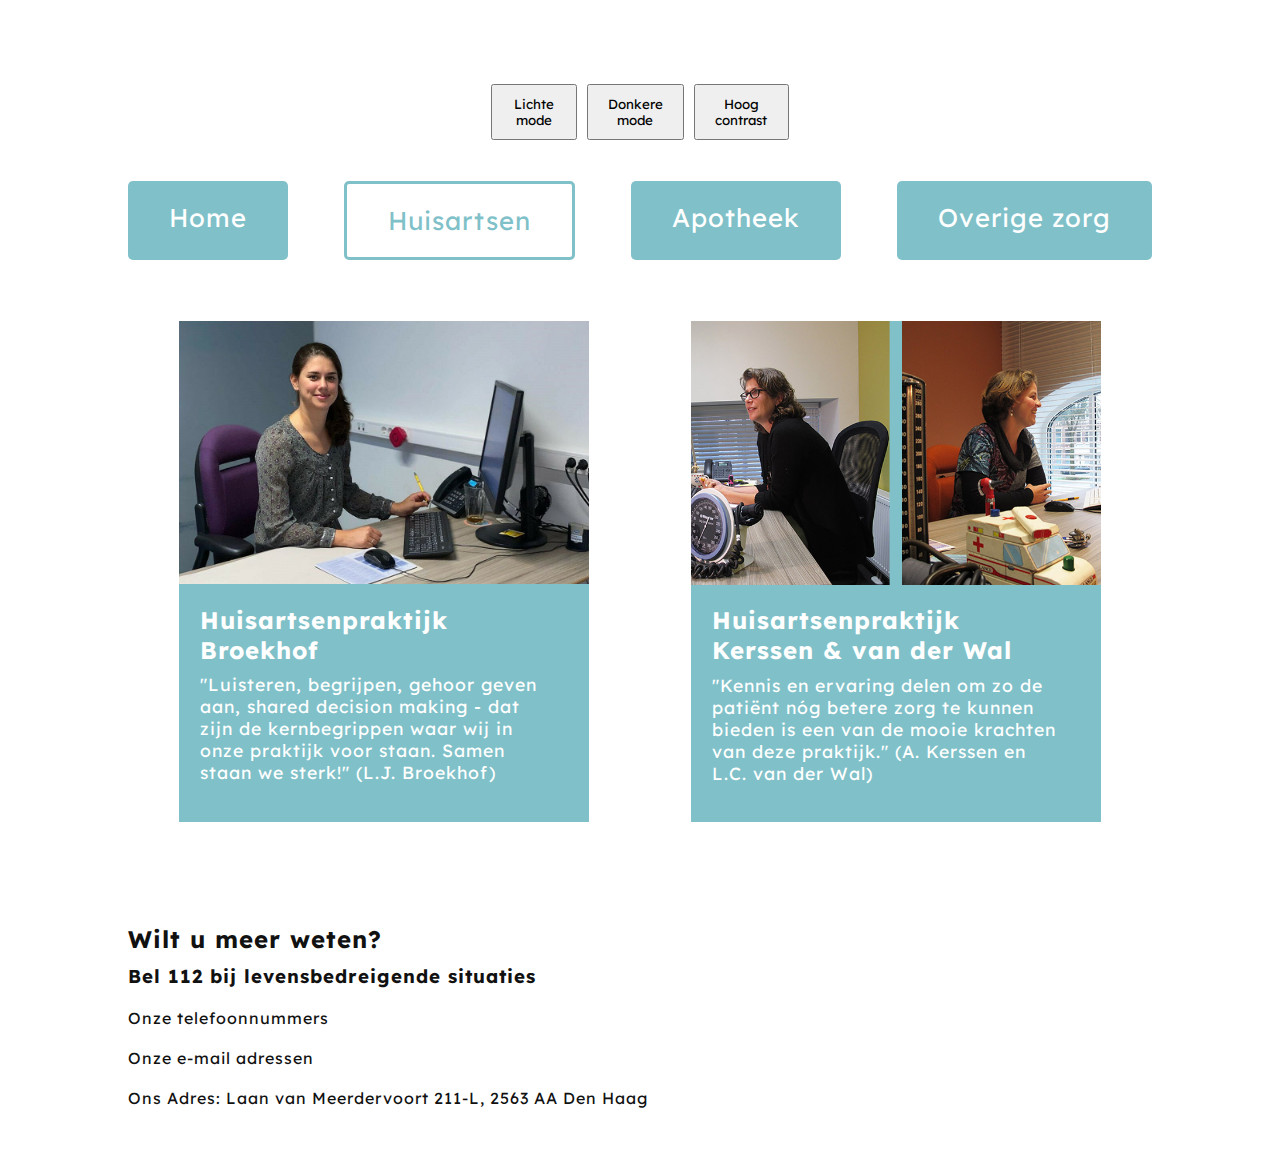
==== huisartsen.html @ fb49da2a "16/1" ====
<!DOCTYPE html>
<html lang="nl">
    <head>
        <meta charset="UTF-8" />
        <meta name="author" content="Jort Broekhof" />
        <meta name="viewport" content="width=device-width, initial-scale=1" />

        <title>Jort Broekhof FED2223</title>
        <link rel="preconnect" href="https://fonts.googleapis.com" />
        <link rel="preconnect" href="https://fonts.gstatic.com" crossorigin />
        <link
            href="https://fonts.googleapis.com/css2?family=Lexend:wght@300;400;600;800&display=swap"
            rel="stylesheet"
        />

        <link href="styles/style.css" rel="stylesheet" />
        <link rel="icon" type="image/svg+xml" href="images/favicon.svg" />
    </head>
    <header>
        <h1></h1>
        <a href="#">
            <img
                src="/images/archimedes-logo.svg"
                alt="Logo Archimedes"
                id="archimedesLogo"
            />
        </a>

        <ul id="switchContainer">
            <li>
                <button onclick="lightCheck()">
                    <label for="lightMode">Lichte mode</label>
                </button>
            </li>
            <li>
                <button onclick="darkCheck()">
                    <label for="darkMode">Donkere mode</label>
                </button>
            </li>
            <li>
                <button onclick="contrastCheck()">
                    <label for="contrastMode">Hoog contrast</label>
                </button>
            </li>
        </ul>
    </header>
    <nav class="nav-container">
        <a href="/">Home</a>
        <a id="current" href="/">Huisartsen</a>
        <a href="/">Apotheek</a>
        <a href="/">Overige zorg</a>
    </nav>

    <body>
        <main>
            <section>
                <ul class="doctorContainer">
                    <li>
                        <a href="">
                            <img
                                src="/images/archimedes-noor.jpeg"
                                alt="Huisartsenpraktijk Broekhof"
                            />
                            <article>
                                <h2>Huisartsenpraktijk Broekhof</h2>
                                <p>
                                    "Luisteren, begrijpen, gehoor geven aan,
                                    shared decision making - dat zijn de
                                    kernbegrippen waar wij in onze praktijk voor
                                    staan. Samen staan we sterk!" (L.J.
                                    Broekhof)
                                </p>
                            </article>
                        </a>
                    </li>
                    <li>
                        <a href="">
                            <img
                                src="/images//archimedes-kerssen.png"
                                alt="Huisartsenpraktijk Broekhof"
                            />
                            <article>
                                <h2>
                                    Huisartsenpraktijk Kerssen & van der Wal
                                </h2>
                                <p>
                                    "Kennis en ervaring delen om zo de patiënt
                                    nóg betere zorg te kunnen bieden is een van
                                    de mooie krachten van deze praktijk." (A.
                                    Kerssen en L.C. van der Wal)
                                </p>
                            </article>
                        </a>
                    </li>
                </ul>
            </section>
        </main>
        <footer>
            <h2>Wilt u meer weten?</h2>
            <ul class="footerList">
                <li>
                    <h3>
                        Bel <a href="tel:112">112</a> bij levensbedreigende
                        situaties
                    </h3>
                </li>
                <li>
                    <a href="/">Onze telefoonnummers</a>
                </li>
                <li>
                    <a href="/">Onze e-mail adressen</a>
                </li>
                <li>
                    <p>
                        Ons Adres: Laan van Meerdervoort 211-L, 2563 AA Den Haag
                    </p>
                </li>
            </ul>
        </footer>
        <script defer src="scripts/script.js"></script>
    </body>
</html>
---- styles/style.css ----
*,
*::after,
*::before {
    box-sizing: border-box;
    font-family: var(--font-family);
    margin: 0;
    padding: 0;
}

/*********************/
/* CUSTOM PROPERTIES */
/*********************/
:root {
    --font-family: "Lexend", sans-serif;
    --color-text: #111;
    --color-main: #80c1c9;
    --color-a: #fff;
    --color-cardbg: #80c1c9;
    --color-navbutton: #80c1c9;
    --color-navtext: #fff;
    --color-background: #fff;
    --color-currentnav: #80c1c9;
    --color-currentnavtext: #80c1c9;
    --button-radius: 5px;
    --image-visibility: block;
}

:root[data-color-mode="dark-mode"] {
    --font-family: "Lexend", sans-serif;
    --color-text: #fff;
    --color-background: #1d2a35;
    --color-cardbg: #1d575e;
    --color-navbutton: #1d575e;
    --color-currentnav: #1d575e;
    --color-currentnavtext: #fff;
    --button-radius: 5px;
    --image-visibility: block;
}

:root[data-color-mode="contrast-mode"] {
    --color-background: #000000;
    --color-navbutton: #fff;
    --color-currentnav: #f3db05;
    --color-cardbg: #1d575e;
    --color-text: #fff;
    --color-navtext: #000000;
    --color-currentnavtext: #fff;
    --filter-white: brightness(0) invert(1);
    --button-radius: 0;
    --color-cardbg: #fff;
    --image-visibility: none;
}

.aria-invisible {
    border: 0;
    clip: rect(0 0 0 0);
    height: 1px;
    margin: -1px;
    overflow: hidden;
    padding: 0;
    position: absolute;
    width: 1px;
}

html {
    width: 100vw;
    height: 100vh;
}

body {
    background-color: var(--color-background);
    height: 100%;
    width: 100%;
    padding: 5% 10%;
    color: var(--color-text);
    margin: 0 auto;
    letter-spacing: 1px;
}

header img {
    filter: var(--filter-white);
}

li {
    list-style: none;
}

a {
    text-decoration: none;
    color: var(--color-a);
}

footer a {
    color: var(--color-text);
}

main section article {
    max-width: 95%;
}

main section article h3 {
    font-size: 1.3em;
    margin: 10px 0 30px 0;
}

main section article p {
    font-size: 1.1em;
    margin: 10px 0 30px 0;
}

#current {
    background-color: var(--color-background);
    border: 3px solid var(--color-currentnav);
    color: var(--color-currentnavtext);
}

/* Small screens */
@media (max-width: 375px) {
    h1 {
        font-size: 1.6em;
    }

    main {
        margin-top: 10%;
    }

    .list-container {
        display: flex;
        flex-direction: column;
        padding: 0;
    }

    .nav-container {
        display: flex;
        flex-direction: column;
        padding: 0;
    }

    .nav-container a {
        font-size: 1.5em;
        background-color: var(--color-navbutton);
        color: var(--color-navtext);
        padding: 4.5%;
        margin-bottom: 3%;
        border-radius: var(--button-radius);
    }

    .cardContainer {
        display: flex;
        flex-direction: column;
    }

    .cardContainer li {
        max-height: 60%;
        padding: 4%;
        margin: 4% 0% 4% 0;
        background-color: var(--color-cardbg);
        color: var(--color-navtext);
    }

    .cardContainer li h3 {
        margin: 2% 0 6% 0;
    }

    footer {
        padding-bottom: 5%;
    }

    header ul {
        display: flex;
        align-items: center;
        user-select: none;
        justify-content: space-between;
        margin-bottom: 10%;
    }

    header ul li button {
        background-color: white;
        border: black solid 1px;
    }

    #infoContainer {
        display: flex;
        flex-direction: column;
    }

    #infoContainer div {
        width: 100%;
    }
    li button {
        padding: 5px;
        margin: 0 5px 0 5px;
    }

    .doctorContainer {
        display: flex;
        flex-direction: column;
    }

    .doctorContainer li {
        width: 100%;
        margin-bottom: 10%;
        background-color: var(--color-cardbg);
    }

    .doctorContainer li article {
        padding: 0 5% 5% 5%;
        color: var(--color-navtext);
    }

    .doctorContainer li article h2 {
        margin: 5% 0 0 0;
    }

    .doctorContainer li article p {
        margin: 2.5% 0 5% 0;
    }

    .doctorContainer li img {
        display: block;
        max-width: 100%;
        height: auto;
        display: var(--image-visibility);
        margin-bottom: 5%;
    }
}

/* Big screens */
@media (min-width: 376px) {
    header {
        display: flex;
        align-items: center;
        flex-direction: column;
    }

    #archimedesLogo {
        max-width: 30%;
    }

    h1 {
        font-size: 2em;
    }

    .nav-container {
        display: flex;
        justify-content: space-between;
        flex-direction: row;
        padding: 0;
        margin-top: 4%;
    }

    .nav-container a {
        font-size: 1.6em;
        background-color: var(--color-navbutton);
        color: var(--color-navtext);
        padding: 2% 4% 2% 4%;
        border-radius: var(--button-radius);
    }

    .cardContainer {
        display: flex;
        justify-content: space-between;
    }

    .cardContainer li {
        width: 30%;
        max-height: 60%;
        padding: 2%;
        margin-bottom: 2%;
        background-color: var(--color-cardbg);
        color: var(--color-navtext);
    }

    .cardContainer li h3 {
        margin-bottom: 5%;
    }

    section {
        margin-top: 6%;
    }

    footer {
        padding-bottom: 5%;
    }

    footer ul li {
        padding: 10px 10px 10px 0;
    }

    header ul {
        display: flex;
        align-items: center;
        user-select: none;
        justify-content: space-between;
        width: 30%;
    }

    li button {
        padding: 10px;
        margin: 0 5px 0 5px;
    }

    .doctorContainer {
        display: flex;
        justify-content: space-around;
    }

    .doctorContainer li {
        width: 40%;
        margin-bottom: 10%;
        background-color: var(--color-cardbg);
    }

    .doctorContainer li img {
        display: block;
        max-width: 100%;
        height: auto;
    }

    .doctorContainer li article {
        padding: 0 5% 5% 5%;
        color: var(--color-navtext);
    }

    .doctorContainer li article h2 {
        margin: 5% 0 0 0;
    }

    .doctorContainer li article p {
        margin: 2.5% 0 5% 0;
    }

    .doctorContainer li img {
        display: block;
        max-width: 100%;
        height: auto;
        display: var(--image-visibility);
        margin-bottom: 5%;
    }
}
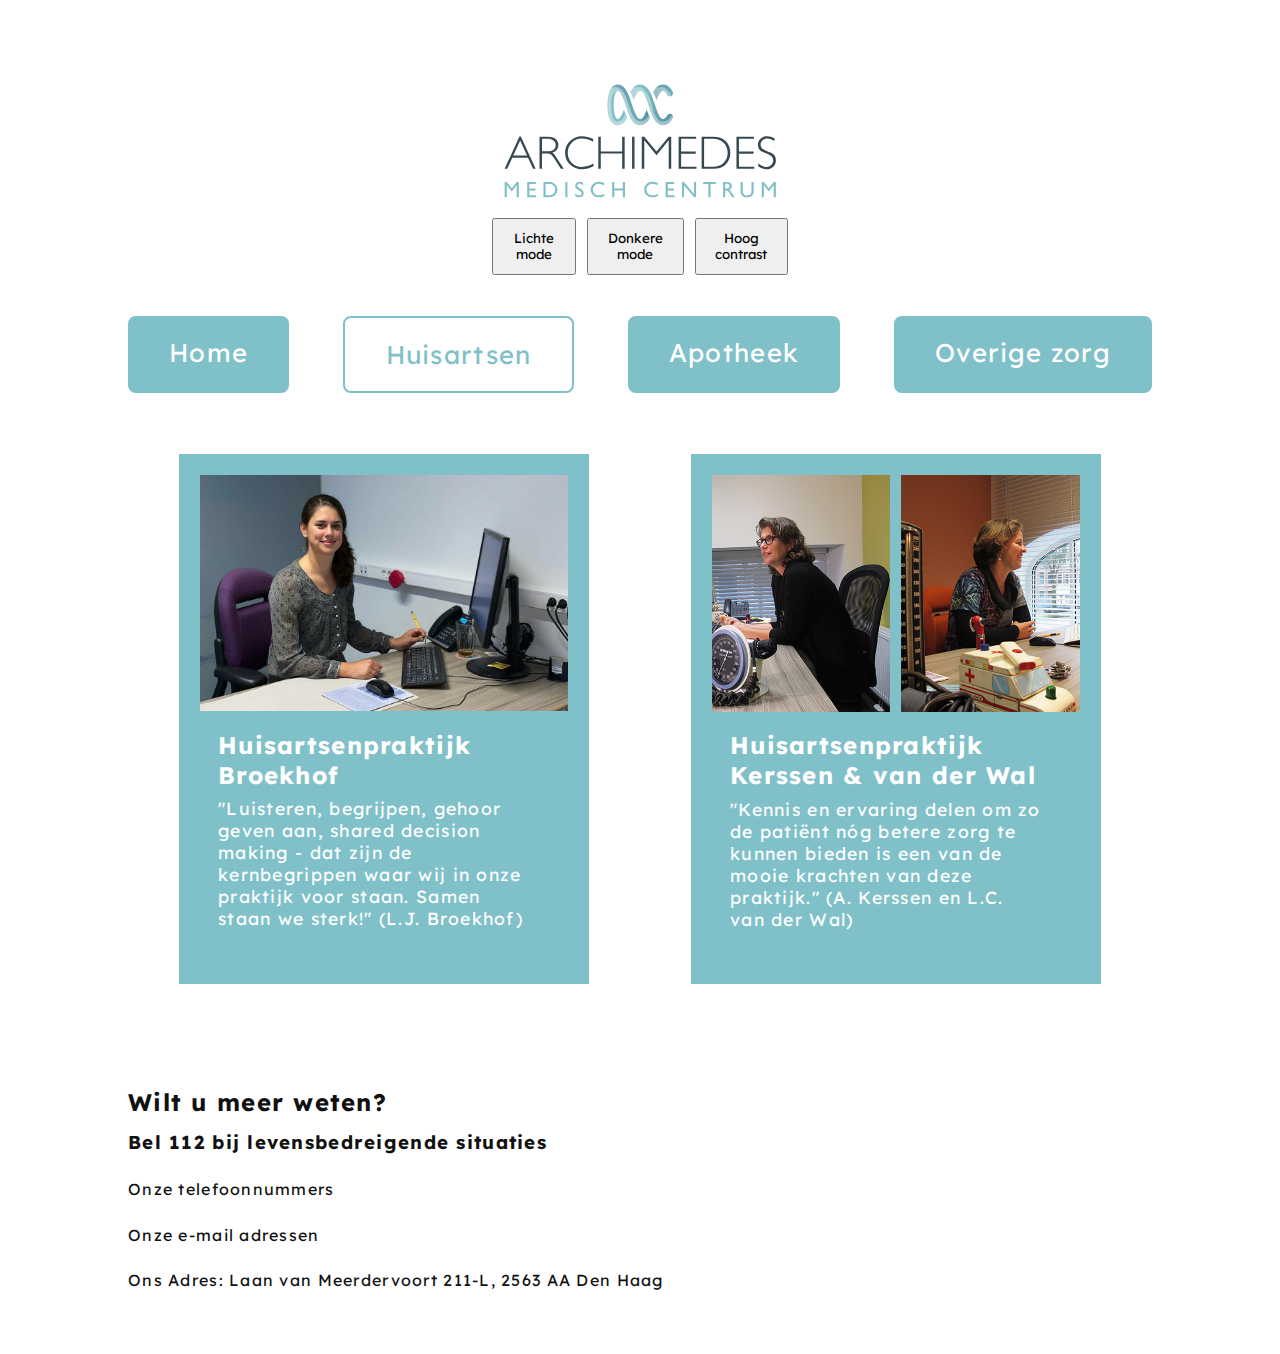
==== commit 09519bcb: "HTML/CSS + README" ====
--- a/huisartsen.html
+++ b/huisartsen.html
@@ -17,34 +17,33 @@
         <link rel="icon" type="image/svg+xml" href="images/favicon.svg" />
     </head>
     <header>
-        <h1></h1>
-        <a href="#">
+        
+        <a href="../">
             <img
                 src="/images/archimedes-logo.svg"
                 alt="Logo Archimedes"
-                id="archimedesLogo"
             />
         </a>
 
-        <ul id="switchContainer">
+        <ul>
             <li>
-                <button onclick="lightCheck()">
-                    <label for="lightMode">Lichte mode</label>
+                <button>
+                    <label >Lichte mode</label>
                 </button>
             </li>
             <li>
-                <button onclick="darkCheck()">
-                    <label for="darkMode">Donkere mode</label>
+                <button>
+                    <label >Donkere mode</label>
                 </button>
             </li>
             <li>
-                <button onclick="contrastCheck()">
-                    <label for="contrastMode">Hoog contrast</label>
+                <button>
+                    <label >Hoog contrast</label>
                 </button>
             </li>
         </ul>
     </header>
-    <nav class="nav-container">
+    <nav>
         <a href="/">Home</a>
         <a id="current" href="/">Huisartsen</a>
         <a href="/">Apotheek</a>
@@ -54,7 +53,7 @@
     <body>
         <main>
             <section>
-                <ul class="doctorContainer">
+                <ul>
                     <li>
                         <a href="">
                             <img
@@ -97,7 +96,7 @@
         </main>
         <footer>
             <h2>Wilt u meer weten?</h2>
-            <ul class="footerList">
+            <ul>
                 <li>
                     <h3>
                         Bel <a href="tel:112">112</a> bij levensbedreigende
--- a/styles/style.css
+++ b/styles/style.css
@@ -21,7 +21,7 @@
     --color-background: #fff;
     --color-currentnav: #80c1c9;
     --color-currentnavtext: #80c1c9;
-    --button-radius: 5px;
+    --button-radius: 0.3em;
     --image-visibility: block;
 }
 
@@ -33,7 +33,7 @@
     --color-navbutton: #1d575e;
     --color-currentnav: #1d575e;
     --color-currentnavtext: #fff;
-    --button-radius: 5px;
+    --button-radius: 0.3em;
     --image-visibility: block;
 }
 
@@ -54,16 +54,16 @@
 .aria-invisible {
     border: 0;
     clip: rect(0 0 0 0);
-    height: 1px;
-    margin: -1px;
+    height: 0.08em;
+    margin: -0.08em;
     overflow: hidden;
     padding: 0;
     position: absolute;
-    width: 1px;
+    width: 0.08em;
 }
 
 html {
-    width: 100vw;
+    max-width: 100vw;
     height: 100vh;
 }
 
@@ -74,7 +74,7 @@
     padding: 5% 10%;
     color: var(--color-text);
     margin: 0 auto;
-    letter-spacing: 1px;
+    letter-spacing: 0.08em;
 }
 
 header img {
@@ -100,22 +100,22 @@
 
 main section article h3 {
     font-size: 1.3em;
-    margin: 10px 0 30px 0;
+    margin: 0.8em 0 2em 0;
 }
 
 main section article p {
     font-size: 1.1em;
-    margin: 10px 0 30px 0;
+    margin: 0.8em 0 2em 0;
 }
 
 #current {
     background-color: var(--color-background);
-    border: 3px solid var(--color-currentnav);
+    border: 0.1em solid var(--color-currentnav);
     color: var(--color-currentnavtext);
 }
 
 /* Small screens */
-@media (max-width: 375px) {
+@media (max-width: 25.9em) {
     h1 {
         font-size: 1.6em;
     }
@@ -124,19 +124,13 @@
         margin-top: 10%;
     }
 
-    .list-container {
+    nav {
         display: flex;
         flex-direction: column;
         padding: 0;
     }
 
-    .nav-container {
-        display: flex;
-        flex-direction: column;
-        padding: 0;
-    }
-
-    .nav-container a {
+    nav a {
         font-size: 1.5em;
         background-color: var(--color-navbutton);
         color: var(--color-navtext);
@@ -145,12 +139,12 @@
         border-radius: var(--button-radius);
     }
 
-    .cardContainer {
+    section ul {
         display: flex;
         flex-direction: column;
     }
 
-    .cardContainer li {
+    section ul li {
         max-height: 60%;
         padding: 4%;
         margin: 4% 0% 4% 0;
@@ -158,7 +152,7 @@
         color: var(--color-navtext);
     }
 
-    .cardContainer li h3 {
+    section ul li h3 {
         margin: 2% 0 6% 0;
     }
 
@@ -176,47 +170,39 @@
 
     header ul li button {
         background-color: white;
-        border: black solid 1px;
-    }
-
-    #infoContainer {
+        border: black solid 0.08em;
+    }
+
+    li button {
+        padding: 0.4em;
+        margin: 0 0.4em 0 0.4em;
+    }
+
+    main section ul {
         display: flex;
         flex-direction: column;
     }
 
-    #infoContainer div {
-        width: 100%;
-    }
-    li button {
-        padding: 5px;
-        margin: 0 5px 0 5px;
-    }
-
-    .doctorContainer {
-        display: flex;
-        flex-direction: column;
-    }
-
-    .doctorContainer li {
+    main section ul li {
         width: 100%;
         margin-bottom: 10%;
         background-color: var(--color-cardbg);
     }
 
-    .doctorContainer li article {
+    main section ul li article {
         padding: 0 5% 5% 5%;
         color: var(--color-navtext);
     }
 
-    .doctorContainer li article h2 {
+    main section ul li article h2 {
         margin: 5% 0 0 0;
     }
 
-    .doctorContainer li article p {
+    main section ul li article p {
         margin: 2.5% 0 5% 0;
     }
 
-    .doctorContainer li img {
+    main section ul li img {
         display: block;
         max-width: 100%;
         height: auto;
@@ -226,14 +212,20 @@
 }
 
 /* Big screens */
-@media (min-width: 376px) {
+@media (min-width: 26em) {
     header {
         display: flex;
         align-items: center;
         flex-direction: column;
     }
 
-    #archimedesLogo {
+    header a {
+        width: 100%;
+        display: flex;
+        justify-content: center;
+    }
+
+    header a img {
         max-width: 30%;
     }
 
@@ -241,7 +233,7 @@
         font-size: 2em;
     }
 
-    .nav-container {
+    nav {
         display: flex;
         justify-content: space-between;
         flex-direction: row;
@@ -249,7 +241,7 @@
         margin-top: 4%;
     }
 
-    .nav-container a {
+    nav a {
         font-size: 1.6em;
         background-color: var(--color-navbutton);
         color: var(--color-navtext);
@@ -257,12 +249,12 @@
         border-radius: var(--button-radius);
     }
 
-    .cardContainer {
+    section ul {
         display: flex;
         justify-content: space-between;
     }
 
-    .cardContainer li {
+    section ul li {
         width: 30%;
         max-height: 60%;
         padding: 2%;
@@ -271,7 +263,7 @@
         color: var(--color-navtext);
     }
 
-    .cardContainer li h3 {
+    section ul li h3 {
         margin-bottom: 5%;
     }
 
@@ -284,7 +276,7 @@
     }
 
     footer ul li {
-        padding: 10px 10px 10px 0;
+        padding: 0.8em 0.8em 0.8em 0;
     }
 
     header ul {
@@ -296,41 +288,41 @@
     }
 
     li button {
-        padding: 10px;
-        margin: 0 5px 0 5px;
-    }
-
-    .doctorContainer {
+        padding: 0.8em;
+        margin: 0 0.4em 0 0.4em;
+    }
+
+    main section ul {
         display: flex;
         justify-content: space-around;
     }
 
-    .doctorContainer li {
+    main section ul li {
         width: 40%;
         margin-bottom: 10%;
         background-color: var(--color-cardbg);
     }
 
-    .doctorContainer li img {
+    main section ul li img {
         display: block;
         max-width: 100%;
         height: auto;
     }
 
-    .doctorContainer li article {
+    main section ul li article {
         padding: 0 5% 5% 5%;
         color: var(--color-navtext);
     }
 
-    .doctorContainer li article h2 {
+    main section ul li article h2 {
         margin: 5% 0 0 0;
     }
 
-    .doctorContainer li article p {
+    main section ul li article p {
         margin: 2.5% 0 5% 0;
     }
 
-    .doctorContainer li img {
+    main section ul li img {
         display: block;
         max-width: 100%;
         height: auto;
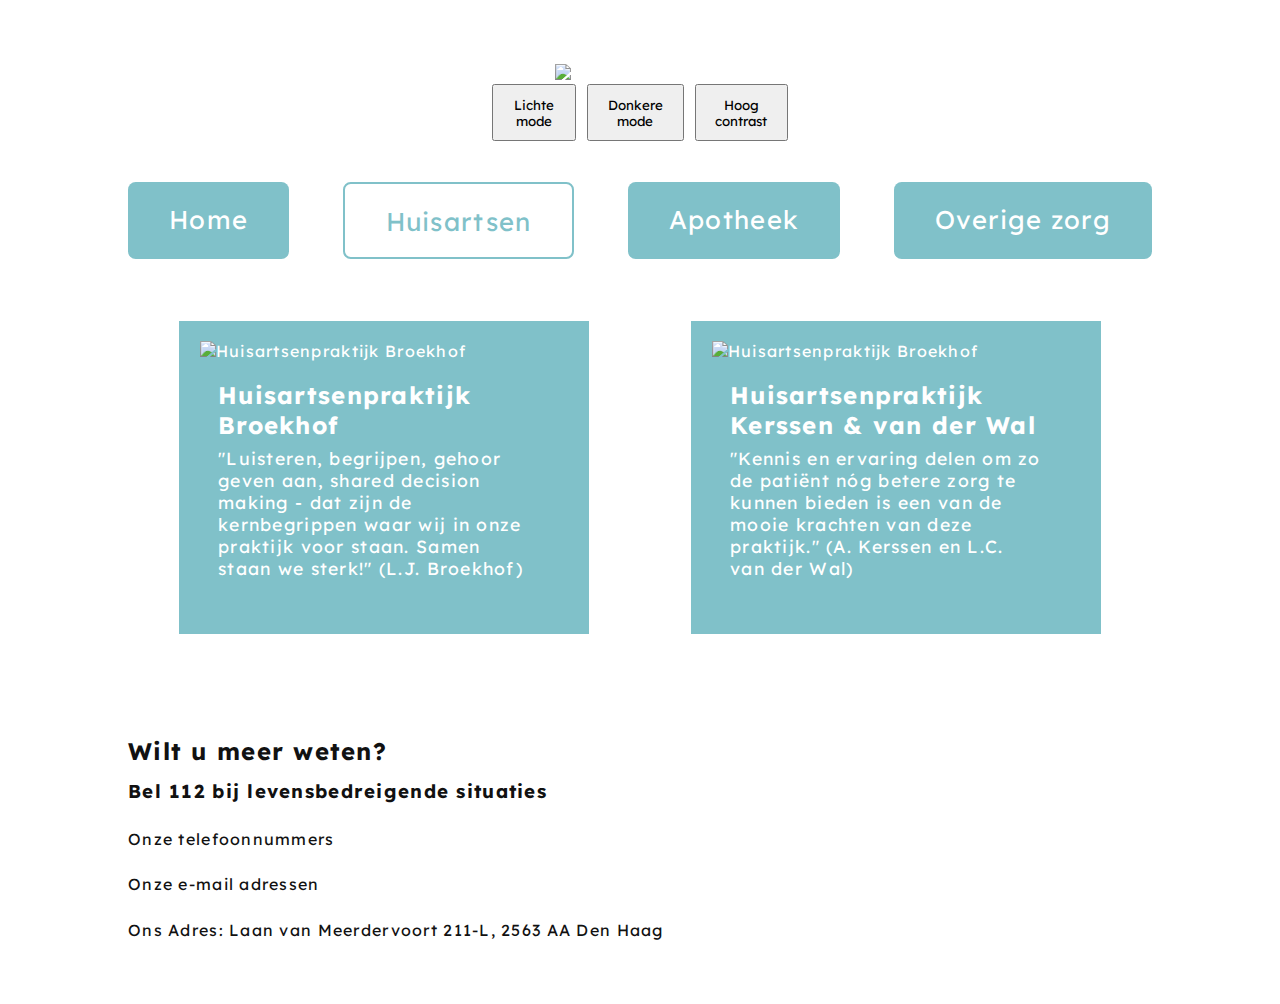
==== commit ba6bfa48: "link fix" ====
--- a/huisartsen.html
+++ b/huisartsen.html
@@ -20,7 +20,7 @@
         
         <a href="../">
             <img
-                src="/images/archimedes-logo.svg"
+                src="/FED22-23/images/archimedes-logo.svg"
                 alt="Logo Archimedes"
             />
         </a>
@@ -44,7 +44,7 @@
         </ul>
     </header>
     <nav>
-        <a href="/">Home</a>
+        <a href="/FED22-23/">Home</a>
         <a id="current" href="/">Huisartsen</a>
         <a href="/">Apotheek</a>
         <a href="/">Overige zorg</a>
@@ -57,7 +57,7 @@
                     <li>
                         <a href="">
                             <img
-                                src="/images/archimedes-noor.jpeg"
+                                src="/FED22-23/images/archimedes-noor.jpeg"
                                 alt="Huisartsenpraktijk Broekhof"
                             />
                             <article>
@@ -75,7 +75,7 @@
                     <li>
                         <a href="">
                             <img
-                                src="/images//archimedes-kerssen.png"
+                                src="/FED22-23/images/archimedes-kerssen.png"
                                 alt="Huisartsenpraktijk Broekhof"
                             />
                             <article>
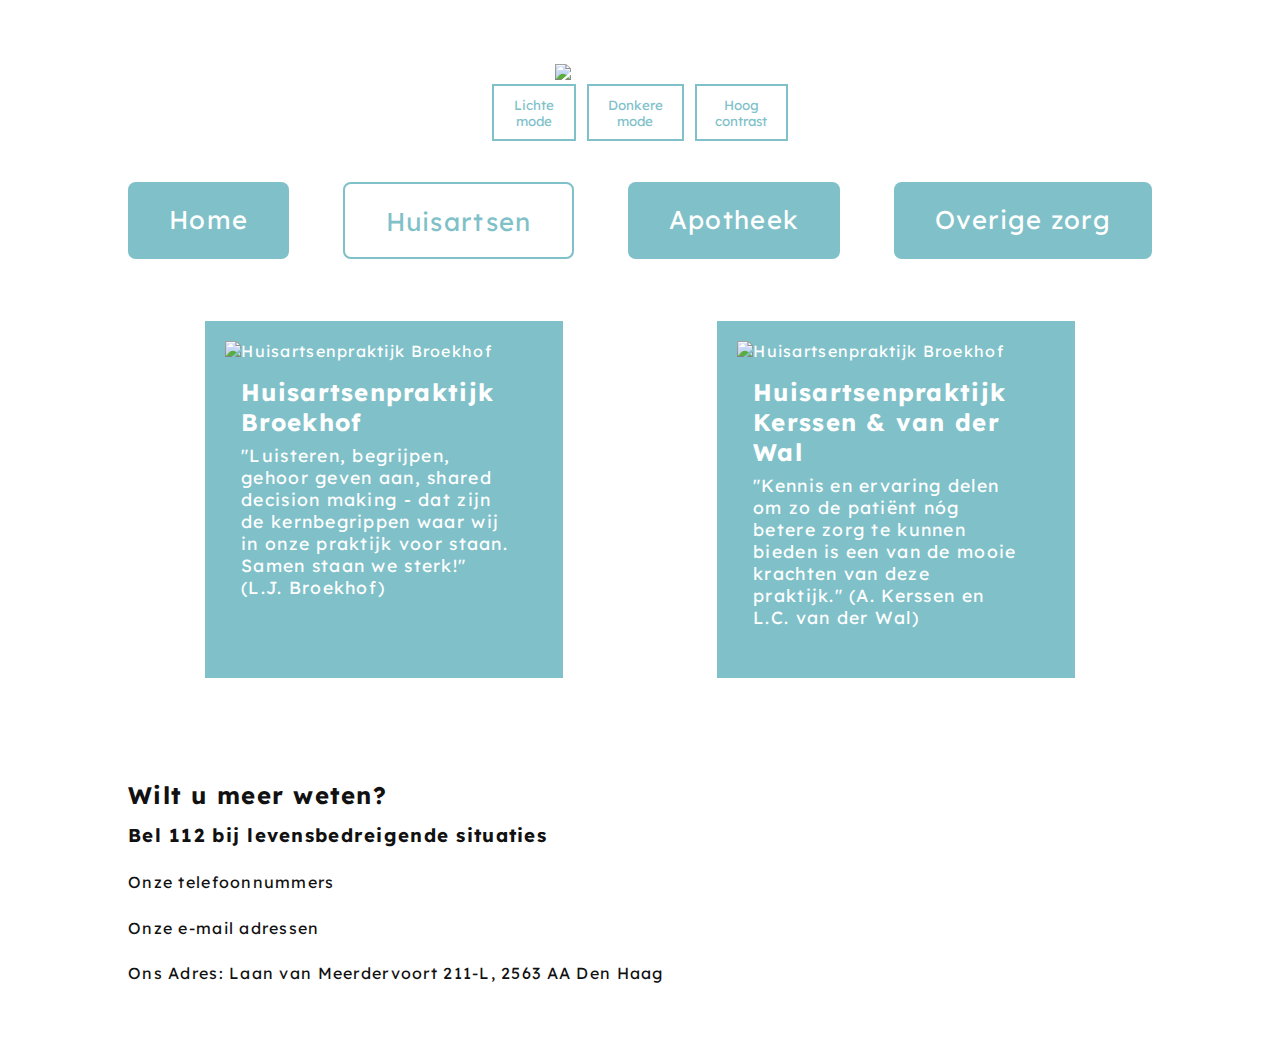
==== commit 7ec5fe5f: "Color mode selection" ====
--- a/huisartsen.html
+++ b/huisartsen.html
@@ -45,9 +45,9 @@
     </header>
     <nav>
         <a href="/FED22-23/">Home</a>
-        <a id="current" href="/">Huisartsen</a>
-        <a href="/">Apotheek</a>
-        <a href="/">Overige zorg</a>
+        <a id="current" href="#">Huisartsen</a>
+        <a href="#">Apotheek</a>
+        <a href="#">Overige zorg</a>
     </nav>
 
     <body>
--- a/styles/style.css
+++ b/styles/style.css
@@ -81,6 +81,12 @@
     filter: var(--filter-white);
 }
 
+header ul li button { 
+    background-color: white; 
+    color: var(--color-main); 
+    border: 2px solid var(--color-main);
+}
+
 li {
     list-style: none;
 }
@@ -298,7 +304,7 @@
     }
 
     main section ul li {
-        width: 40%;
+        width: 35%;
         margin-bottom: 10%;
         background-color: var(--color-cardbg);
     }
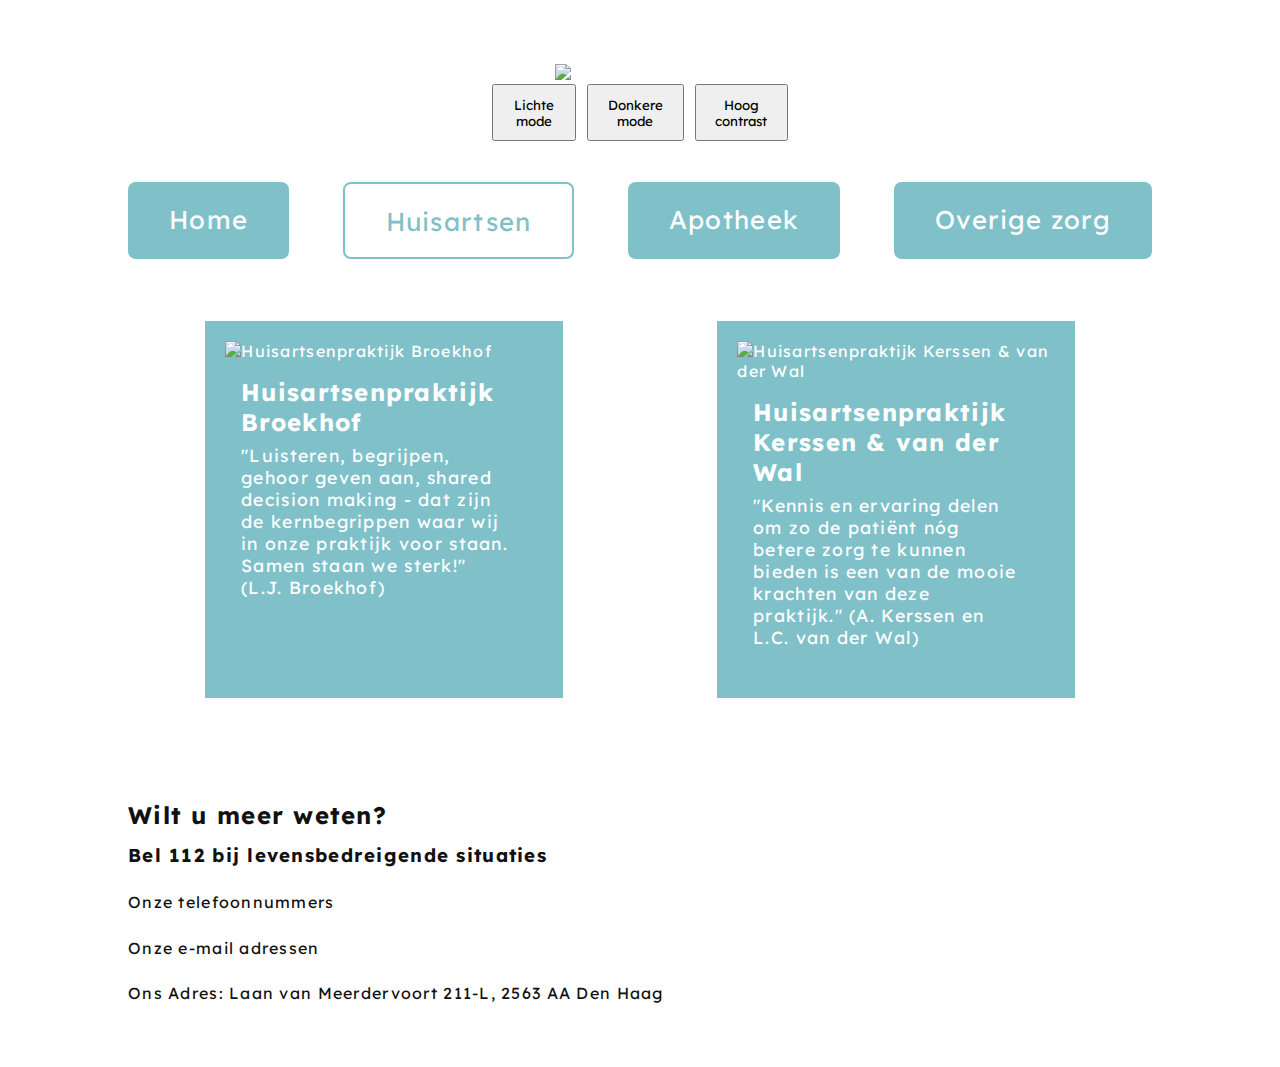
==== commit 7e2e8753: "localstorage fix" ====
--- a/huisartsen.html
+++ b/huisartsen.html
@@ -76,7 +76,7 @@
                         <a href="">
                             <img
                                 src="/FED22-23/images/archimedes-kerssen.png"
-                                alt="Huisartsenpraktijk Broekhof"
+                                alt="Huisartsenpraktijk Kerssen & van der Wal"
                             />
                             <article>
                                 <h2>
@@ -104,10 +104,10 @@
                     </h3>
                 </li>
                 <li>
-                    <a href="/">Onze telefoonnummers</a>
+                    <a href="#">Onze telefoonnummers</a>
                 </li>
                 <li>
-                    <a href="/">Onze e-mail adressen</a>
+                    <a href="#">Onze e-mail adressen</a>
                 </li>
                 <li>
                     <p>
--- a/styles/style.css
+++ b/styles/style.css
@@ -23,6 +23,9 @@
     --color-currentnavtext: #80c1c9;
     --button-radius: 0.3em;
     --image-visibility: block;
+    --button-bgcolor: #fff;
+    --button-color: #1d575e;
+    --button-border: border:1px solid #1d575e;
 }
 
 :root[data-color-mode="dark-mode"] {
@@ -35,6 +38,9 @@
     --color-currentnavtext: #fff;
     --button-radius: 0.3em;
     --image-visibility: block;
+    --button-bgcolor: #fff;
+    --button-color: #1d575e;
+    --button-border: none;
 }
 
 :root[data-color-mode="contrast-mode"] {
@@ -49,6 +55,9 @@
     --button-radius: 0;
     --color-cardbg: #fff;
     --image-visibility: none;
+    --button-bgcolor: #000000;
+    --button-color: #000000;
+    --button-border: none;
 }
 
 .aria-invisible {
@@ -81,11 +90,11 @@
     filter: var(--filter-white);
 }
 
-header ul li button { 
+/* header ul li button { 
     background-color: white; 
     color: var(--color-main); 
     border: 2px solid var(--color-main);
-}
+} */
 
 li {
     list-style: none;
@@ -174,10 +183,11 @@
         margin-bottom: 10%;
     }
 
-    header ul li button {
-        background-color: white;
-        border: black solid 0.08em;
-    }
+    /* header ul li button {
+        background-color: var(--button-bgcolor);
+        border: var(--button-border);
+        color: var(--button-color);
+    } */
 
     li button {
         padding: 0.4em;
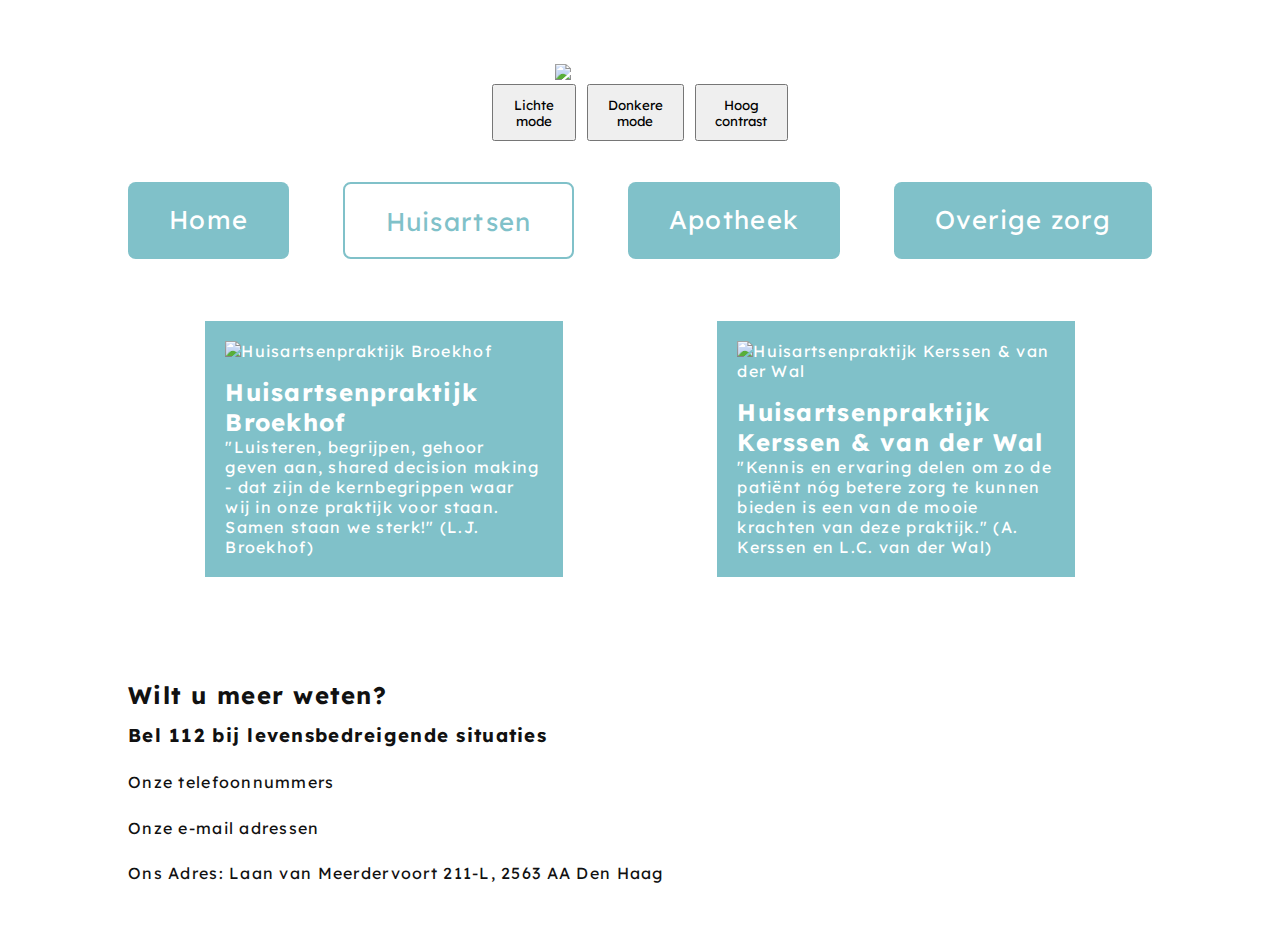
==== commit 3a716e2b: "formatting and semantic fix" ====
--- a/huisartsen.html
+++ b/huisartsen.html
@@ -17,7 +17,6 @@
         <link rel="icon" type="image/svg+xml" href="images/favicon.svg" />
     </head>
     <header>
-        
         <a href="../">
             <img
                 src="/FED22-23/images/archimedes-logo.svg"
@@ -28,24 +27,24 @@
         <ul>
             <li>
                 <button>
-                    <label >Lichte mode</label>
+                    <label>Lichte mode</label>
                 </button>
             </li>
             <li>
                 <button>
-                    <label >Donkere mode</label>
+                    <label>Donkere mode</label>
                 </button>
             </li>
             <li>
                 <button>
-                    <label >Hoog contrast</label>
+                    <label>Hoog contrast</label>
                 </button>
             </li>
         </ul>
     </header>
     <nav>
         <a href="/FED22-23/">Home</a>
-        <a id="current" href="#">Huisartsen</a>
+        <a aria-current="true" href="#">Huisartsen</a>
         <a href="#">Apotheek</a>
         <a href="#">Overige zorg</a>
     </nav>
@@ -60,7 +59,7 @@
                                 src="/FED22-23/images/archimedes-noor.jpeg"
                                 alt="Huisartsenpraktijk Broekhof"
                             />
-                            <article>
+                            <div>
                                 <h2>Huisartsenpraktijk Broekhof</h2>
                                 <p>
                                     "Luisteren, begrijpen, gehoor geven aan,
@@ -69,7 +68,7 @@
                                     staan. Samen staan we sterk!" (L.J.
                                     Broekhof)
                                 </p>
-                            </article>
+                            </div>
                         </a>
                     </li>
                     <li>
@@ -78,7 +77,7 @@
                                 src="/FED22-23/images/archimedes-kerssen.png"
                                 alt="Huisartsenpraktijk Kerssen & van der Wal"
                             />
-                            <article>
+                            <div>
                                 <h2>
                                     Huisartsenpraktijk Kerssen & van der Wal
                                 </h2>
@@ -88,7 +87,7 @@
                                     de mooie krachten van deze praktijk." (A.
                                     Kerssen en L.C. van der Wal)
                                 </p>
-                            </article>
+                            </div>
                         </a>
                     </li>
                 </ul>
--- a/styles/style.css
+++ b/styles/style.css
@@ -123,7 +123,7 @@
     margin: 0.8em 0 2em 0;
 }
 
-#current {
+a[aria-current="true"] {
     background-color: var(--color-background);
     border: 0.1em solid var(--color-currentnav);
     color: var(--color-currentnavtext);
